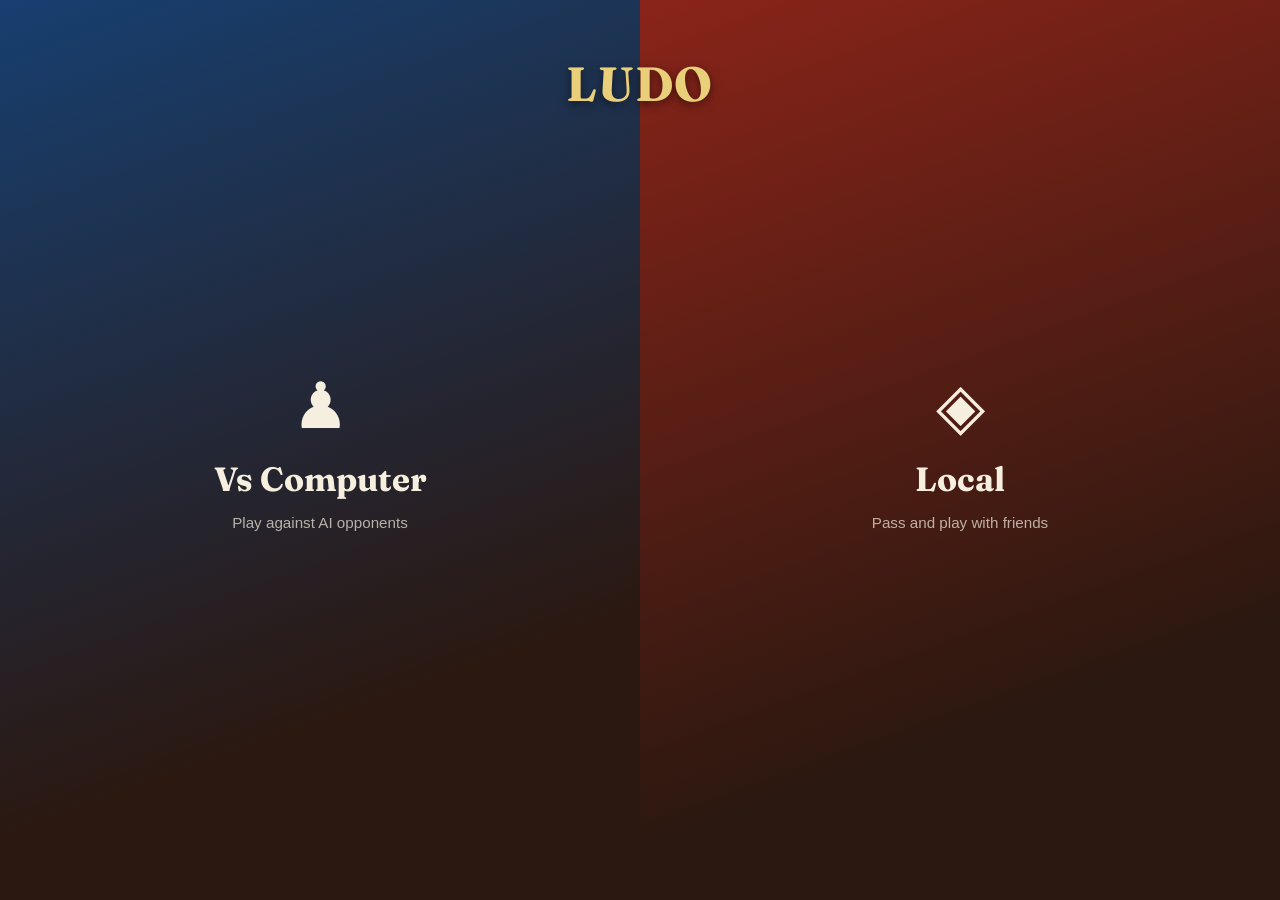
==== index.html @ f660180b "Initial commit" ====
<!DOCTYPE html>
<html lang="en">
<head>
<meta charset="UTF-8">
<meta name="viewport" content="width=device-width, initial-scale=1, viewport-fit=cover">
<title>Ludo</title>
<link rel="stylesheet" href="css/style.css">
</head>
<body>

<div id="home" class="screen active">
  <div class="home-title">LUDO</div>
  <button class="home-panel computer" data-mode="computer">
    <div class="icon">♟</div>
    <div class="label">Vs Computer</div>
    <div class="sub">Play against AI opponents</div>
  </button>
  <button class="home-panel local" data-mode="local">
    <div class="icon">◈</div>
    <div class="label">Local</div>
    <div class="sub">Pass and play with friends</div>
  </button>
</div>

<script src="js/constants.js"></script>
<script src="js/storage.js"></script>
<script src="js/state.js"></script>
<script src="js/home.js"></script>
</body>
</html>
---- css/style.css ----
@import url('https://fonts.googleapis.com/css2?family=Fraunces:wght@500;600;700&family=Inter:wght@400;500;600;700&display=swap');

:root{
  --wood-dark:#2b1810; --wood:#4a2e1f; --wood-light:#6b4226;
  --ivory:#f1e7d0; --ivory-2:#e8dabb;
  --ink:#2a1a10; --cream:#f6efe0;
  --red:#c0392b;   --red-d:#8a2419;
  --green:#1e8449; --green-d:#125c31;
  --yellow:#e1a014; --yellow-d:#a9760a;
  --blue:#2461a8;  --blue-d:#173f70;
  --gold:#c9a227; --gold-light:#e9cf7a; --gold-deep:#8a6f1c;
  --font-display:'Fraunces',serif; --font-body:'Inter',sans-serif;
}
*{box-sizing:border-box;margin:0;padding:0;}
html,body{height:100%;width:100%;overflow:hidden;position:fixed;inset:0;}
body{
  font-family:var(--font-body);
  background:radial-gradient(ellipse at 50% 30%,var(--wood-light) 0%,var(--wood) 55%,var(--wood-dark) 100%);
  color:var(--cream);
  display:flex;align-items:center;justify-content:center;
  padding-top:env(safe-area-inset-top,0px); padding-bottom:env(safe-area-inset-bottom,0px);
}

.screen{position:fixed;inset:0;display:none;flex-direction:column;align-items:center;justify-content:center;overflow:hidden;}
.screen.active{display:flex;}
@keyframes fadeIn{from{opacity:0;transform:translateY(10px);}to{opacity:1;transform:translateY(0);}}

/* ---------------- HOME ---------------- */
#home{flex-direction:row;}
.home-panel{
  flex:1;height:100%;display:flex;flex-direction:column;align-items:center;justify-content:center;gap:1.1em;
  cursor:pointer;position:relative;transition:flex .35s ease;border:none;background:none;color:var(--cream);
}
.home-panel:hover{flex:1.12;}
.home-panel.computer{background:linear-gradient(160deg,var(--blue-d),var(--wood-dark) 75%);}
.home-panel.local{background:linear-gradient(160deg,var(--red-d),var(--wood-dark) 75%);}
.home-panel .icon{font-size:clamp(2.6rem,6vw,4rem);}
.home-panel .label{font-family:var(--font-display);font-weight:700;font-size:clamp(1.3rem,3.4vw,2.1rem);}
.home-panel .sub{opacity:.7;font-size:clamp(.75rem,1.6vw,.95rem);max-width:70%;text-align:center;}
.home-title{
  position:absolute;top:6%;left:50%;transform:translateX(-50%);
  font-family:var(--font-display);font-weight:700;letter-spacing:.03em;
  font-size:clamp(1.8rem,4.4vw,3rem);color:var(--gold-light);
  text-shadow:0 3px 10px rgba(0,0,0,.5);z-index:2;pointer-events:none;
}

/* ---------------- SETUP ---------------- */
/* Each player is a full-bleed seat in their own game color, same recipe as the home panels. */
.tone-red{--tone:var(--red);--tone-d:var(--red-d);}
.tone-green{--tone:var(--green);--tone-d:var(--green-d);}
.tone-yellow{--tone:var(--yellow);--tone-d:var(--yellow-d);}
.tone-blue{--tone:var(--blue);--tone-d:var(--blue-d);}

.lineup{position:absolute;inset:0;display:flex;}
.seat{
  flex:0 1 0%;min-width:0;min-height:0;overflow:hidden;height:100%;
  display:flex;flex-direction:column;align-items:center;justify-content:center;gap:.9em;
  background:linear-gradient(160deg,var(--tone-d),var(--wood-dark) 75%);
  opacity:0;pointer-events:none;cursor:pointer;
  transition:flex-grow .35s ease,flex-basis .35s ease,opacity .3s ease,filter .2s ease;
}
.seat.active{flex:1 1 0%;opacity:1;pointer-events:auto;}
.seat.active:hover{filter:brightness(1.1);}
.seat-icon{font-size:clamp(2.4rem,5.6vw,3.6rem);color:var(--cream);}
.seat-extra{height:4.6rem;display:flex;flex-direction:column;align-items:center;justify-content:flex-end;gap:.5rem;}
.seat-team{font:600 .85rem var(--font-body);color:rgba(246,239,224,.85);text-shadow:0 2px 6px rgba(0,0,0,.4);}
.seat-colors{display:flex;gap:clamp(.4rem,1.2vw,.7rem);}
.color-dot{
  width:clamp(1.9rem,3vw,2.3rem);aspect-ratio:1;border-radius:50%;border:none;background:var(--tone);
  cursor:pointer;transition:transform .15s ease;
}
.color-dot:hover{transform:scale(1.12);}
.color-dot.sel{box-shadow:0 0 0 3px var(--cream);}
.seat-name{
  width:80%;max-width:11rem;background:none;border:none;border-bottom:1px solid rgba(246,239,224,.3);
  text-align:center;color:rgba(246,239,224,.72);font:500 .82rem var(--font-body);padding:.25em 0;
}
.seat-name::placeholder{color:rgba(246,239,224,.5);}
.seat-name:focus{outline:none;border-bottom-color:var(--gold-light);color:var(--cream);}

/* Back + count sit directly on the color, like the home title — no bar behind them. */
.back-btn{
  position:absolute;z-index:2;top:calc(env(safe-area-inset-top,0px) + 1.1rem);left:clamp(1rem,3vw,2rem);
  background:none;border:none;color:var(--cream);font:500 .9rem var(--font-body);cursor:pointer;
  text-shadow:0 1px 3px rgba(0,0,0,.9),0 2px 10px rgba(0,0,0,.65);padding:.6rem;margin:-.6rem;
}
.count-row{
  position:absolute;z-index:2;top:calc(env(safe-area-inset-top,0px) + 1rem);left:50%;transform:translateX(-50%);
  display:flex;gap:clamp(.9rem,2vw,1.5rem);
}
.count-opt{
  position:relative;background:none;border:none;color:rgba(246,239,224,.55);cursor:pointer;
  font:700 clamp(1.05rem,2.2vw,1.35rem) var(--font-display);text-shadow:0 1px 3px rgba(0,0,0,.9),0 2px 10px rgba(0,0,0,.65);
  padding:.6rem .3rem;margin:-.6rem 0;transition:color .15s ease;
}
.count-opt:hover{color:var(--cream);}
.count-opt.sel{color:var(--gold-light);}
/* underline, not color alone, marks the selection: gold-on-gold (the yellow seat) would otherwise vanish */
.count-opt.sel::after{
  content:'';position:absolute;left:50%;bottom:.2rem;transform:translateX(-50%);
  width:65%;height:2px;background:var(--gold-light);box-shadow:0 1px 4px rgba(0,0,0,.9);
}

/* Independent of player count - a separate axis, not a value bolted onto the count list.
   Its label ("Teams · 2v2") is computed from the current count in JS, not hardcoded here,
   so a future count that supports teams shows its own split without a markup change. */
.team-toggle{
  position:absolute;z-index:2;top:calc(env(safe-area-inset-top,0px) + 1.1rem);right:clamp(1rem,3vw,2rem);
  background:none;border:none;color:rgba(246,239,224,.55);cursor:pointer;
  font:700 clamp(.85rem,1.8vw,1.05rem) var(--font-display);text-shadow:0 1px 3px rgba(0,0,0,.9),0 2px 10px rgba(0,0,0,.65);
  padding:.6rem;margin:-.6rem;transition:color .15s ease;
}
.team-toggle[hidden]{display:none;}
.team-toggle:hover{color:var(--cream);}
.team-toggle.sel{color:var(--gold-light);}
.team-toggle.sel::after{
  content:'';display:block;margin:.2rem auto 0;width:65%;height:2px;
  background:var(--gold-light);box-shadow:0 1px 4px rgba(0,0,0,.9);
}

.setup-start{
  position:absolute;z-index:2;left:50%;bottom:calc(env(safe-area-inset-bottom,0px) + 1.4rem);transform:translateX(-50%);
  width:min(22rem,80%);padding:.85em 0;border-radius:6px;border:none;
  background:var(--cream);color:var(--wood-dark);
  font:700 clamp(1.05rem,2.4vw,1.3rem) var(--font-display);cursor:pointer;
}
.setup-start:active{transform:translateX(-50%) translateY(2px);}
#setup :focus-visible{outline:2px solid var(--gold-light);outline-offset:3px;}

/* Portrait: seats stack as rows; the icon steps aside to leave room. */
@media (max-aspect-ratio:1/1){
  .lineup{flex-direction:column;padding-bottom:6.5rem;}
  .seat{gap:.5em;}
  .seat-icon{display:none;}
}

/* Shared with the game's winner overlay (Play Again). */
.start-btn{
  align-self:center;padding:.75em 2.6em;border-radius:30px;border:none;
  background:linear-gradient(160deg,var(--gold-light),var(--gold) 70%);color:var(--wood-dark);
  font-weight:700;font-size:1rem;cursor:pointer;box-shadow:0 5px 0 var(--gold-deep);font-family:var(--font-body);
  flex:none;
}
.start-btn:active{transform:translateY(3px);box-shadow:0 2px 0 var(--gold-deep);}

/* ---------------- GAME ---------------- */
#game{
  justify-content:flex-start;gap:.6rem;
  padding:calc(env(safe-area-inset-top,0px) + .8rem) max(1rem,env(safe-area-inset-right,0px))
          calc(env(safe-area-inset-bottom,0px) + .6rem) max(1rem,env(safe-area-inset-left,0px));
}
.game-top{display:flex;justify-content:space-between;align-items:center;width:100%;max-width:46rem;}
.turn-banner{font-weight:600;font-size:clamp(.8rem,1.8vw,1rem);padding:.35em 1.1em;border-radius:20px;background:rgba(0,0,0,.32);display:flex;align-items:center;gap:.5em;}
.turn-dot{width:.7em;height:.7em;border-radius:50%;background:var(--tone);}
.quit-btn{background:none;border:1px solid rgba(255,255,255,.28);color:var(--cream);border-radius:16px;padding:.32em .95em;font-size:.72rem;cursor:pointer;opacity:.7;font-family:var(--font-body);}
.log-line{width:100%;max-width:46rem;text-align:center;font-size:.74rem;opacity:.65;min-height:1.4em;}

/* The arena takes whatever the banner and log leave over and measures it (container units);
   the table inside is sized from that, so the board is always a true square that fits.
   Tall arenas put the dice in rows above/below the board, wide ones in columns beside it. */
.arena{flex:1 1 0;min-height:0;width:100%;container:arena / size;display:grid;place-items:center;}
.table{
  --die:clamp(2.6rem,11cqmin,4.4rem);
  --board:min(100cqw,100cqh - 2*var(--die));
  display:grid;
  grid-template-areas:"tl tr" "board board" "bl br";
  grid-template-columns:repeat(2,calc(var(--board) / 2));
  grid-template-rows:var(--die) var(--board) var(--die);
}
@container arena (min-aspect-ratio:1/1){
  .table{
    --board:min(100cqh,100cqw - 2*var(--die));
    grid-template-areas:"tl board tr" "bl board br";
    grid-template-columns:var(--die) var(--board) var(--die);
    grid-template-rows:repeat(2,calc(var(--board) / 2));
  }
}

/* ---- dice ---- */
.dice-slot{display:grid;}
.dice-slot.tl{grid-area:tl;place-content:center start;} .dice-slot.tr{grid-area:tr;place-content:center end;}
.dice-slot.bl{grid-area:bl;place-content:center start;} .dice-slot.br{grid-area:br;place-content:center end;}
@container arena (min-aspect-ratio:1/1){
  .dice-slot.tl,.dice-slot.tr{place-content:start center;}
  .dice-slot.bl,.dice-slot.br{place-content:end center;}
}
.dice-cube{
  width:calc(var(--die) * .78);aspect-ratio:1/1;background:color-mix(in srgb,var(--tone) 16%,var(--cream));border-radius:20%;
  display:grid;grid-template-columns:repeat(3,1fr);grid-template-rows:repeat(3,1fr);padding:11%;
  box-shadow:0 4px 0 rgba(0,0,0,.3),0 0 0 2px var(--tone),0 8px 14px rgba(0,0,0,.4);cursor:pointer;
  transition:filter .15s,transform .15s;border:2px solid rgba(0,0,0,.08);
}
.dice-cube.disabled{filter:saturate(.55) brightness(.72);cursor:default;pointer-events:none;}
.dice-cube.active-glow{box-shadow:0 4px 0 rgba(0,0,0,.3),0 0 0 3px var(--gold),0 0 1rem rgba(233,207,122,.6),0 8px 14px rgba(0,0,0,.4);}
.dice-cube.rolling{animation:diceShake .13s linear infinite;}
@keyframes diceShake{0%{transform:rotate(-6deg);}50%{transform:rotate(6deg);}100%{transform:rotate(-6deg);}}
.pip{width:100%;height:100%;border-radius:50%;background:var(--ink);opacity:0;align-self:center;justify-self:center;}
.pip.on{opacity:1;}

/* ---- board ---- */
/* Same language as the home and setup screens: colour blocks that fade from the tone into wood,
   cream on top, no frame. Board.js sets --grid, --yard, --court, --core and --core-at from constants.js. */
.board-wrap{grid-area:board;border-radius:.9rem;overflow:hidden;box-shadow:0 1rem 2.2rem rgba(0,0,0,.5);}
.board{
  --line:rgba(42,26,16,.16);
  position:relative;width:100%;height:100%;
  display:grid;grid-template:repeat(var(--grid),1fr) / repeat(var(--grid),1fr);
  background:var(--cream);
}

/* Each yard owns a quarter of the board: a colour panel reaching under the cross to the centre, so the
   corners of the centre square carry the yard's colour and no square shows around the circle. The cross
   cells sit on top of it. The yard itself only places the courtyard. */
.yard{display:grid;grid-template:repeat(var(--yard),1fr) / repeat(var(--yard),1fr);}
.yard.tl{grid-area:1 / 1 / span var(--yard) / span var(--yard);}
.yard.tr{grid-area:1 / span var(--yard) / span var(--yard) / -1;}
.yard.bl{grid-area:span var(--yard) / 1 / -1 / span var(--yard);}
.yard.br{grid-area:span var(--yard) / span var(--yard) / -1 / -1;}
.quarter{
  position:absolute;width:50%;height:50%;
  background:linear-gradient(var(--toward),var(--wood-dark),var(--tone-d) 45%,var(--tone));
}
.yard.tl .quarter{top:0;left:0;--toward:to bottom right;}
.yard.tr .quarter{top:0;right:0;--toward:to bottom left;}
.yard.bl .quarter{bottom:0;left:0;--toward:to top right;}
.yard.br .quarter{bottom:0;right:0;--toward:to top left;}
.yard.idle .quarter{background:var(--ivory-2);}
.courtyard{
  grid-area:2 / 2 / span var(--court) / span var(--court);
  position:relative;display:grid;grid-template:1fr 1fr / 1fr 1fr;place-items:center;
  background:radial-gradient(circle at 50% 40%,#fffaf0,var(--cream) 70%,var(--ivory-2));border-radius:12%;
  box-shadow:inset 0 .25rem .5rem rgba(0,0,0,.22),0 1px 0 rgba(255,255,255,.18);
}
.socket{
  width:62%;aspect-ratio:1/1;border-radius:50%;background:color-mix(in srgb,var(--tone) 30%,var(--ivory-2));
  box-shadow:inset 0 .18rem .35rem rgba(0,0,0,.45),0 1px 0 rgba(255,255,255,.7);
}

/* Cells: ring (shared track) and lane (a colour's home stretch). A start cell is a ring cell. */
.cell{
  position:relative;background:linear-gradient(180deg,#fffaf0,var(--cream) 60%,var(--ivory-2));
  box-shadow:inset 0 0 0 1px var(--line),inset 0 -.14rem 0 rgba(0,0,0,.07);
}
.cell.lane,.cell.start{
  --line:rgba(255,255,255,.35);
  background:linear-gradient(180deg,color-mix(in srgb,var(--tone) 78%,white),var(--tone) 60%,var(--tone-d));
}
.cell.lane.idle{--line:rgba(42,26,16,.16);background:var(--ivory-2);}
.cell.safe::after{
  content:'';position:absolute;inset:22%;background:var(--wood-light);
  clip-path:polygon(50% 0%,63% 38%,100% 38%,69% 61%,82% 100%,50% 76%,18% 100%,31% 61%,0% 38%,37% 38%);
}
.cell.start.safe::after{background:var(--cream);}

/* The centre circle, inscribed in the CORE_SIZE square: its edge never reaches a cell. The rim, wedge seams
   and hub are drawn inside it, in percentages, so it stays exact at any board size. */
.core{
  grid-area:var(--core-at) / var(--core-at) / span var(--core) / span var(--core);
  position:relative;z-index:2;border-radius:50%;overflow:hidden;background:var(--wood-dark);
  box-shadow:0 .15rem .4rem rgba(0,0,0,.35);
}
.wedge{position:absolute;inset:0;background:linear-gradient(160deg,color-mix(in srgb,var(--tone) 80%,white),var(--tone) 55%,var(--tone-d));}
.wedge.idle{background:var(--ivory-2);}
.wedge.tl{clip-path:polygon(0 0,0 100%,50% 50%);}      /* left  : tl's lane arrives from the left   */
.wedge.tr{clip-path:polygon(0 0,100% 0,50% 50%);}      /* top   : tr's lane arrives from the top    */
.wedge.br{clip-path:polygon(100% 0,100% 100%,50% 50%);}/* right : br's lane arrives from the right  */
.wedge.bl{clip-path:polygon(0 100%,100% 100%,50% 50%);}/* bottom: bl's lane arrives from the bottom */
.core::before{ /* rim and seams between the wedges */
  content:'';position:absolute;inset:0;z-index:1;
  background:
    radial-gradient(circle closest-side,transparent 91%,var(--cream) 91% 95%,var(--wood-dark) 95%),
    repeating-conic-gradient(from 44.5deg,var(--cream) 0 1deg,transparent 1deg 90deg);
}
.core::after{ /* hub */
  content:'';position:absolute;inset:38%;z-index:2;border-radius:50%;
  background:radial-gradient(circle at 35% 30%,#fffaf0,var(--cream) 60%,var(--ivory-2));
  box-shadow:0 0 0 .14rem var(--wood-dark),0 .12rem .3rem rgba(0,0,0,.5);
}

/* ---- pieces ---- */
/* --x / --y are the piece's centre in cell units, set by Ludo.placePieces. Size and centring are
   in percentages of the board, so a piece follows the board whatever size it is drawn at. */
.piece{
  --k:1;--size:calc(100% / var(--grid) * .62);
  position:absolute;z-index:6;
  left:calc(var(--x) * 100% / var(--grid));top:calc(var(--y) * 100% / var(--grid));
  width:var(--size);aspect-ratio:1/1;margin:calc(var(--size) / -2);
  border-radius:50% 50% 50% 4%;rotate:-45deg;scale:var(--k);
  background:radial-gradient(circle at 70% 30%,color-mix(in srgb,var(--tone) 62%,white),var(--tone) 55%,var(--tone-d));
  box-shadow:0 .15rem .3rem rgba(0,0,0,.5),inset 0 0 0 .13rem rgba(255,255,255,.6);
  transition:left .45s cubic-bezier(.4,0,.2,1),top .45s cubic-bezier(.4,0,.2,1),scale .2s ease;
}
.piece.stacked{--k:.76;}
.piece.done{--k:.58;}
.piece.movable{
  z-index:8;cursor:pointer;animation:pulse 1s ease-in-out infinite;
  box-shadow:0 0 0 .16rem var(--gold-light),0 .15rem .5rem rgba(0,0,0,.6),inset 0 0 0 .13rem rgba(255,255,255,.6);
}
@keyframes pulse{0%,100%{scale:var(--k);}50%{scale:calc(var(--k) * 1.22);}}

@media (prefers-reduced-motion:reduce){
  .piece{transition-duration:.01s;}
  .piece.movable,.dice-cube.rolling{animation:none;}
}

.winner-overlay{position:fixed;inset:0;background:rgba(15,8,4,.85);display:none;align-items:center;justify-content:center;flex-direction:column;gap:1.1em;z-index:50;}
.winner-overlay.active{display:flex;animation:fadeIn .4s ease both;}
.winner-overlay h2{font-family:var(--font-display);font-size:clamp(1.5rem,4.4vw,2.2rem);color:var(--gold-light);text-align:center;padding:0 1em;}
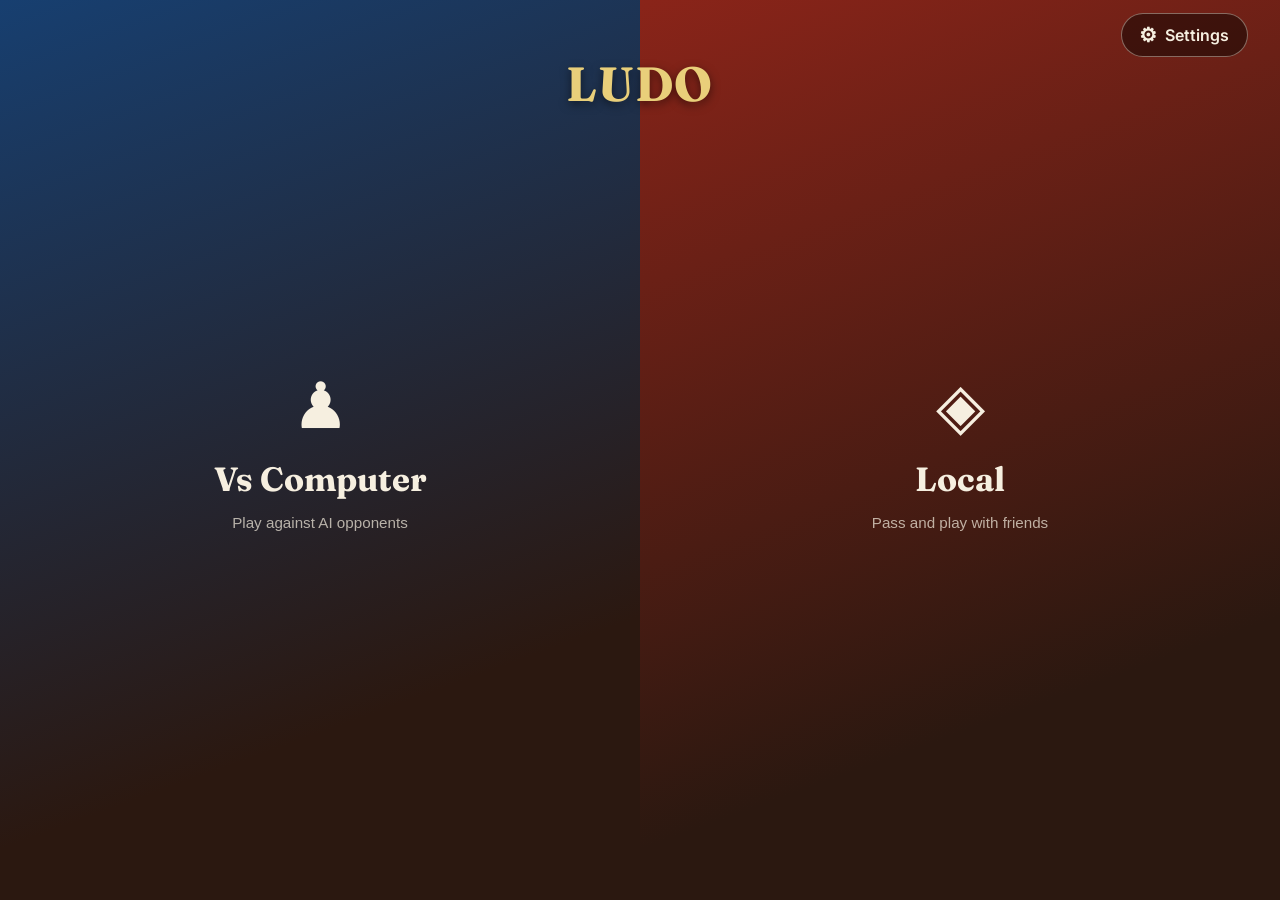
==== commit fa2fdcea: "Added option for circular disk as piece, added settings page, added gitignore" ====
--- a/index.html
+++ b/index.html
@@ -10,6 +10,7 @@
 
 <div id="home" class="screen active">
   <div class="home-title">LUDO</div>
+  <a class="settings-link" href="settings.html"><span class="settings-icon" aria-hidden="true">⚙︎</span>Settings</a>
   <button class="home-panel computer" data-mode="computer">
     <div class="icon">♟</div>
     <div class="label">Vs Computer</div>
--- a/css/style.css
+++ b/css/style.css
@@ -2,15 +2,18 @@
 
 :root{
   --wood-dark:#2b1810; --wood:#4a2e1f; --wood-light:#6b4226;
-  --ivory:#f1e7d0; --ivory-2:#e8dabb;
-  --ink:#2a1a10; --cream:#f6efe0;
+  --ivory-2:#e8dabb;
+  --cream:#f6efe0;
   --red:#c0392b;   --red-d:#8a2419;
   --green:#1e8449; --green-d:#125c31;
   --yellow:#e1a014; --yellow-d:#a9760a;
   --blue:#2461a8;  --blue-d:#173f70;
-  --gold:#c9a227; --gold-light:#e9cf7a; --gold-deep:#8a6f1c;
+  --gold-light:#e9cf7a;
   --font-display:'Fraunces',serif; --font-body:'Inter',sans-serif;
 }
+/* Registered so a colour swap can be eased (the game screen takes the mover's colour). */
+@property --tone{syntax:'<color>';inherits:true;initial-value:transparent;}
+@property --tone-d{syntax:'<color>';inherits:true;initial-value:transparent;}
 *{box-sizing:border-box;margin:0;padding:0;}
 html,body{height:100%;width:100%;overflow:hidden;position:fixed;inset:0;}
 body{
@@ -37,12 +40,24 @@
 .home-panel .icon{font-size:clamp(2.6rem,6vw,4rem);}
 .home-panel .label{font-family:var(--font-display);font-weight:700;font-size:clamp(1.3rem,3.4vw,2.1rem);}
 .home-panel .sub{opacity:.7;font-size:clamp(.75rem,1.6vw,.95rem);max-width:70%;text-align:center;}
-.home-title{
+.home-title,.settings-title{
   position:absolute;top:6%;left:50%;transform:translateX(-50%);
   font-family:var(--font-display);font-weight:700;letter-spacing:.03em;
   font-size:clamp(1.8rem,4.4vw,3rem);color:var(--gold-light);
   text-shadow:0 3px 10px rgba(0,0,0,.5);z-index:2;pointer-events:none;
 }
+
+/* The way into the settings: a labelled pill on a dark backing, so it stays readable over either panel colour,
+   with a target at least 44px tall (the touch-size guideline) rather than a few pixels of bare text. */
+.settings-link{
+  position:absolute;z-index:2;top:calc(env(safe-area-inset-top,0px) + .8rem);right:clamp(1rem,3vw,2rem);
+  display:flex;align-items:center;gap:.5rem;min-height:2.75rem;padding:0 1.1rem;
+  border:1px solid rgba(246,239,224,.4);border-radius:999px;background:rgba(20,8,4,.55);
+  color:var(--cream);font:600 1rem var(--font-body);text-decoration:none;
+  transition:background .15s ease,border-color .15s ease;
+}
+.settings-link:hover{background:rgba(20,8,4,.8);border-color:var(--gold-light);}
+.settings-icon{font-size:1.25rem;line-height:1;}
 
 /* ---------------- SETUP ---------------- */
 /* Each player is a full-bleed seat in their own game color, same recipe as the home panels. */
@@ -78,7 +93,7 @@
 .seat-name::placeholder{color:rgba(246,239,224,.5);}
 .seat-name:focus{outline:none;border-bottom-color:var(--gold-light);color:var(--cream);}
 
-/* Back + count sit directly on the color, like the home title — no bar behind them. */
+/* Back/Exit + count sit directly on the color, like the home title — no bar behind them. */
 .back-btn{
   position:absolute;z-index:2;top:calc(env(safe-area-inset-top,0px) + 1.1rem);left:clamp(1rem,3vw,2rem);
   background:none;border:none;color:var(--cream);font:500 .9rem var(--font-body);cursor:pointer;
@@ -118,14 +133,14 @@
   background:var(--gold-light);box-shadow:0 1px 4px rgba(0,0,0,.9);
 }
 
-.setup-start{
-  position:absolute;z-index:2;left:50%;bottom:calc(env(safe-area-inset-bottom,0px) + 1.4rem);transform:translateX(-50%);
+.cream-btn{
   width:min(22rem,80%);padding:.85em 0;border-radius:6px;border:none;
   background:var(--cream);color:var(--wood-dark);
   font:700 clamp(1.05rem,2.4vw,1.3rem) var(--font-display);cursor:pointer;
 }
+.setup-start{position:absolute;z-index:2;left:50%;bottom:calc(env(safe-area-inset-bottom,0px) + 1.4rem);transform:translateX(-50%);}
 .setup-start:active{transform:translateX(-50%) translateY(2px);}
-#setup :focus-visible{outline:2px solid var(--gold-light);outline-offset:3px;}
+#home :focus-visible,#setup :focus-visible,#settings :focus-visible,#game :focus-visible{outline:2px solid var(--gold-light);outline-offset:3px;}
 
 /* Portrait: seats stack as rows; the icon steps aside to leave room. */
 @media (max-aspect-ratio:1/1){
@@ -134,33 +149,49 @@
   .seat-icon{display:none;}
 }
 
-/* Shared with the game's winner overlay (Play Again). */
-.start-btn{
-  align-self:center;padding:.75em 2.6em;border-radius:30px;border:none;
-  background:linear-gradient(160deg,var(--gold-light),var(--gold) 70%);color:var(--wood-dark);
-  font-weight:700;font-size:1rem;cursor:pointer;box-shadow:0 5px 0 var(--gold-deep);font-family:var(--font-body);
-  flex:none;
-}
-.start-btn:active{transform:translateY(3px);box-shadow:0 2px 0 var(--gold-deep);}
+/* ---------------- SETTINGS ---------------- */
+/* One group per setting, centred on the wood. Options are text on the field: dim until hovered, gold and
+   underlined when chosen (the underline, not colour alone, marks the choice). */
+#settings{gap:2.2rem;}
+.setting{display:flex;flex-direction:column;align-items:center;gap:1.4rem;}
+.setting-label{
+  font:600 clamp(.85rem,1.8vw,1.05rem) var(--font-body);letter-spacing:.08em;text-transform:uppercase;
+  color:rgba(246,239,224,.7);
+}
+.setting-options{display:flex;gap:clamp(2rem,8vw,4.5rem);}
+.piece-opt{
+  --tone:rgba(246,239,224,.55);
+  display:flex;flex-direction:column;align-items:center;gap:.8rem;padding:.6rem;
+  background:none;border:none;cursor:pointer;color:var(--tone);
+  font:700 clamp(1.05rem,2.2vw,1.35rem) var(--font-display);transition:--tone .15s ease;
+}
+.piece-opt:hover{--tone:var(--cream);}
+.piece-opt.sel{--tone:var(--gold-light);}
+.piece-opt .token{width:clamp(3rem,9vw,4.4rem);}
+.piece-opt.sel .piece-label{text-decoration:underline 2px;text-underline-offset:.35em;}
 
 /* ---------------- GAME ---------------- */
+/* The whole screen is the colour of whoever's turn it is - same recipe as a setup seat - and eases to the
+   next mover's colour when the turn passes. Render.js puts the mover's tone class on #game. */
 #game{
-  justify-content:flex-start;gap:.6rem;
-  padding:calc(env(safe-area-inset-top,0px) + .8rem) max(1rem,env(safe-area-inset-right,0px))
-          calc(env(safe-area-inset-bottom,0px) + .6rem) max(1rem,env(safe-area-inset-left,0px));
-}
-.game-top{display:flex;justify-content:space-between;align-items:center;width:100%;max-width:46rem;}
-.turn-banner{font-weight:600;font-size:clamp(.8rem,1.8vw,1rem);padding:.35em 1.1em;border-radius:20px;background:rgba(0,0,0,.32);display:flex;align-items:center;gap:.5em;}
-.turn-dot{width:.7em;height:.7em;border-radius:50%;background:var(--tone);}
-.quit-btn{background:none;border:1px solid rgba(255,255,255,.28);color:var(--cream);border-radius:16px;padding:.32em .95em;font-size:.72rem;cursor:pointer;opacity:.7;font-family:var(--font-body);}
-.log-line{width:100%;max-width:46rem;text-align:center;font-size:.74rem;opacity:.65;min-height:1.4em;}
-
-/* The arena takes whatever the banner and log leave over and measures it (container units);
+  justify-content:flex-start;
+  background:linear-gradient(160deg,var(--tone-d),var(--wood-dark) 75%);
+  transition:--tone-d .45s ease;
+  padding:calc(env(safe-area-inset-top,0px) + 3.4rem) max(1rem,env(safe-area-inset-right,0px))
+          calc(env(safe-area-inset-bottom,0px) + .8rem) max(1rem,env(safe-area-inset-left,0px));
+}
+.turn-title{
+  position:absolute;z-index:2;top:calc(env(safe-area-inset-top,0px) + 1rem);left:50%;transform:translateX(-50%);
+  font:700 clamp(1.05rem,2.2vw,1.35rem) var(--font-display);white-space:nowrap;
+  text-shadow:0 1px 3px rgba(0,0,0,.9),0 2px 10px rgba(0,0,0,.65);
+}
+
+/* The arena takes whatever the title leaves over and measures it (container units);
    the table inside is sized from that, so the board is always a true square that fits.
    Tall arenas put the dice in rows above/below the board, wide ones in columns beside it. */
 .arena{flex:1 1 0;min-height:0;width:100%;container:arena / size;display:grid;place-items:center;}
 .table{
-  --die:clamp(2.6rem,11cqmin,4.4rem);
+  --die:clamp(3rem,15cqmin,5.6rem);
   --board:min(100cqw,100cqh - 2*var(--die));
   display:grid;
   grid-template-areas:"tl tr" "board board" "bl br";
@@ -184,125 +215,116 @@
   .dice-slot.tl,.dice-slot.tr{place-content:start center;}
   .dice-slot.bl,.dice-slot.br{place-content:end center;}
 }
+/* A die is a board cell that rolls: the same cream tile, with pips in its player's colour. Only the die of
+   whoever is on the move is at full strength; it pulses like a movable piece while it waits to be rolled. */
 .dice-cube{
-  width:calc(var(--die) * .78);aspect-ratio:1/1;background:color-mix(in srgb,var(--tone) 16%,var(--cream));border-radius:20%;
-  display:grid;grid-template-columns:repeat(3,1fr);grid-template-rows:repeat(3,1fr);padding:11%;
-  box-shadow:0 4px 0 rgba(0,0,0,.3),0 0 0 2px var(--tone),0 8px 14px rgba(0,0,0,.4);cursor:pointer;
-  transition:filter .15s,transform .15s;border:2px solid rgba(0,0,0,.08);
-}
-.dice-cube.disabled{filter:saturate(.55) brightness(.72);cursor:default;pointer-events:none;}
-.dice-cube.active-glow{box-shadow:0 4px 0 rgba(0,0,0,.3),0 0 0 3px var(--gold),0 0 1rem rgba(233,207,122,.6),0 8px 14px rgba(0,0,0,.4);}
+  --k:1;
+  width:calc(var(--die) * .82);aspect-ratio:1/1;border-radius:14%;
+  background:linear-gradient(180deg,#fffaf0,var(--cream) 60%,var(--ivory-2));
+  display:grid;grid-template-columns:repeat(3,1fr);grid-template-rows:repeat(3,1fr);padding:12%;
+  box-shadow:0 .2rem 0 rgba(0,0,0,.28),0 .5rem .9rem rgba(0,0,0,.4);
+  opacity:.55;pointer-events:none;transition:opacity .3s ease;
+}
+.dice-cube.turn{opacity:1;}
+.dice-cube.ready{
+  cursor:pointer;pointer-events:auto;animation:pulse 1s ease-in-out infinite;
+  box-shadow:0 0 0 .16rem var(--gold-light),0 .2rem 0 rgba(0,0,0,.28),0 .5rem .9rem rgba(0,0,0,.4);
+}
 .dice-cube.rolling{animation:diceShake .13s linear infinite;}
 @keyframes diceShake{0%{transform:rotate(-6deg);}50%{transform:rotate(6deg);}100%{transform:rotate(-6deg);}}
-.pip{width:100%;height:100%;border-radius:50%;background:var(--ink);opacity:0;align-self:center;justify-self:center;}
+.pip{width:100%;height:100%;border-radius:50%;background:var(--tone-d);opacity:0;align-self:center;justify-self:center;}
 .pip.on{opacity:1;}
 
 /* ---- board ---- */
-/* Same language as the home and setup screens: colour blocks that fade from the tone into wood,
-   cream on top, no frame. Board.js sets --grid, --yard, --court, --core and --core-at from constants.js. */
-.board-wrap{grid-area:board;border-radius:.9rem;overflow:hidden;box-shadow:0 1rem 2.2rem rgba(0,0,0,.5);}
+/* The four setup seats set into one wood table. Each yard is a colour field with a crisp edge that fades into
+   the wood toward the centre; the track is a path of cream beads across the wood between them; the centre
+   is where the four colours meet. Board.js sets --grid, --yard, --court, --core and --core-at from constants.js. */
+.board-wrap{grid-area:board;border-radius:.25rem;overflow:hidden;box-shadow:0 0 0 1px rgba(246,239,224,.14),0 1rem 2.2rem rgba(0,0,0,.5);}
 .board{
-  --line:rgba(42,26,16,.16);
   position:relative;width:100%;height:100%;
   display:grid;grid-template:repeat(var(--grid),1fr) / repeat(var(--grid),1fr);
-  background:var(--cream);
-}
-
-/* Each yard owns a quarter of the board: a colour panel reaching under the cross to the centre, so the
-   corners of the centre square carry the yard's colour and no square shows around the circle. The cross
-   cells sit on top of it. The yard itself only places the courtyard. */
-.yard{display:grid;grid-template:repeat(var(--yard),1fr) / repeat(var(--yard),1fr);}
+  background:var(--wood-dark);
+}
+
+/* A yard owns a YARD_SIZE square in its corner: the seat's colour field, and the four wells its pieces wait in. */
+.yard{position:relative;display:grid;grid-template:repeat(var(--yard),1fr) / repeat(var(--yard),1fr);}
 .yard.tl{grid-area:1 / 1 / span var(--yard) / span var(--yard);}
 .yard.tr{grid-area:1 / span var(--yard) / span var(--yard) / -1;}
 .yard.bl{grid-area:span var(--yard) / 1 / -1 / span var(--yard);}
 .yard.br{grid-area:span var(--yard) / span var(--yard) / -1 / -1;}
-.quarter{
-  position:absolute;width:50%;height:50%;
-  background:linear-gradient(var(--toward),var(--wood-dark),var(--tone-d) 45%,var(--tone));
-}
-.yard.tl .quarter{top:0;left:0;--toward:to bottom right;}
-.yard.tr .quarter{top:0;right:0;--toward:to bottom left;}
-.yard.bl .quarter{bottom:0;left:0;--toward:to top right;}
-.yard.br .quarter{bottom:0;right:0;--toward:to top left;}
-.yard.idle .quarter{background:var(--ivory-2);}
+.quarter{position:absolute;inset:0;background:linear-gradient(var(--toward),var(--tone),var(--tone-d) 45%,var(--wood-dark));}
+.yard.tl .quarter{--toward:to bottom right;}
+.yard.tr .quarter{--toward:to bottom left;}
+.yard.bl .quarter{--toward:to top right;}
+.yard.br .quarter{--toward:to top left;}
+.yard.idle .quarter{background:var(--wood);}
 .courtyard{
   grid-area:2 / 2 / span var(--court) / span var(--court);
   position:relative;display:grid;grid-template:1fr 1fr / 1fr 1fr;place-items:center;
-  background:radial-gradient(circle at 50% 40%,#fffaf0,var(--cream) 70%,var(--ivory-2));border-radius:12%;
-  box-shadow:inset 0 .25rem .5rem rgba(0,0,0,.22),0 1px 0 rgba(255,255,255,.18);
-}
-.socket{
-  width:62%;aspect-ratio:1/1;border-radius:50%;background:color-mix(in srgb,var(--tone) 30%,var(--ivory-2));
-  box-shadow:inset 0 .18rem .35rem rgba(0,0,0,.45),0 1px 0 rgba(255,255,255,.7);
-}
-
-/* Cells: ring (shared track) and lane (a colour's home stretch). A start cell is a ring cell. */
-.cell{
-  position:relative;background:linear-gradient(180deg,#fffaf0,var(--cream) 60%,var(--ivory-2));
-  box-shadow:inset 0 0 0 1px var(--line),inset 0 -.14rem 0 rgba(0,0,0,.07);
-}
-.cell.lane,.cell.start{
-  --line:rgba(255,255,255,.35);
-  background:linear-gradient(180deg,color-mix(in srgb,var(--tone) 78%,white),var(--tone) 60%,var(--tone-d));
-}
-.cell.lane.idle{--line:rgba(42,26,16,.16);background:var(--ivory-2);}
+}
+.socket{width:50%;aspect-ratio:1/1;border-radius:50%;background:rgba(20,8,4,.4);box-shadow:inset 0 .12rem .3rem rgba(0,0,0,.45);}
+
+/* Cells: ring (shared track) and lane (a colour's home stretch). Each is a bead on the wood; a start cell
+   is a ring cell in its player's colour. */
+.cell{position:relative;}
+.cell::before{content:'';position:absolute;inset:9%;border-radius:50%;background:var(--cream);}
+.cell.lane::before,.cell.start::before{background:var(--tone);}
+.cell.lane.idle::before{background:var(--wood);}
 .cell.safe::after{
-  content:'';position:absolute;inset:22%;background:var(--wood-light);
-  clip-path:polygon(50% 0%,63% 38%,100% 38%,69% 61%,82% 100%,50% 76%,18% 100%,31% 61%,0% 38%,37% 38%);
+  content:'';position:absolute;inset:26%;background:var(--wood-light);
+  clip-path:polygon(50% 0,62% 38%,100% 50%,62% 62%,50% 100%,38% 62%,0 50%,38% 38%);
 }
 .cell.start.safe::after{background:var(--cream);}
 
-/* The centre circle, inscribed in the CORE_SIZE square: its edge never reaches a cell. The rim, wedge seams
-   and hub are drawn inside it, in percentages, so it stays exact at any board size. */
+/* The centre: CORE_SIZE squared, cut on both diagonals into one triangle per corner, each facing the lane
+   that feeds it. Finished pieces rest in their colour's triangle. */
 .core{
   grid-area:var(--core-at) / var(--core-at) / span var(--core) / span var(--core);
-  position:relative;z-index:2;border-radius:50%;overflow:hidden;background:var(--wood-dark);
-  box-shadow:0 .15rem .4rem rgba(0,0,0,.35);
-}
-.wedge{position:absolute;inset:0;background:linear-gradient(160deg,color-mix(in srgb,var(--tone) 80%,white),var(--tone) 55%,var(--tone-d));}
-.wedge.idle{background:var(--ivory-2);}
+  position:relative;overflow:hidden;background:var(--wood-dark);
+}
+.wedge{position:absolute;inset:0;background:var(--tone);}
+.wedge.idle{background:var(--wood);}
 .wedge.tl{clip-path:polygon(0 0,0 100%,50% 50%);}      /* left  : tl's lane arrives from the left   */
 .wedge.tr{clip-path:polygon(0 0,100% 0,50% 50%);}      /* top   : tr's lane arrives from the top    */
 .wedge.br{clip-path:polygon(100% 0,100% 100%,50% 50%);}/* right : br's lane arrives from the right  */
 .wedge.bl{clip-path:polygon(0 100%,100% 100%,50% 50%);}/* bottom: bl's lane arrives from the bottom */
-.core::before{ /* rim and seams between the wedges */
-  content:'';position:absolute;inset:0;z-index:1;
-  background:
-    radial-gradient(circle closest-side,transparent 91%,var(--cream) 91% 95%,var(--wood-dark) 95%),
-    repeating-conic-gradient(from 44.5deg,var(--cream) 0 1deg,transparent 1deg 90deg);
-}
-.core::after{ /* hub */
-  content:'';position:absolute;inset:38%;z-index:2;border-radius:50%;
-  background:radial-gradient(circle at 35% 30%,#fffaf0,var(--cream) 60%,var(--ivory-2));
-  box-shadow:0 0 0 .14rem var(--wood-dark),0 .12rem .3rem rgba(0,0,0,.5);
-}
 
 /* ---- pieces ---- */
-/* --x / --y are the piece's centre in cell units, set by Ludo.placePieces. Size and centring are
-   in percentages of the board, so a piece follows the board whatever size it is drawn at. */
+/* A piece is its player's colour with a cream edge, drawn as a pawn or a disc (the Pieces setting). The edge and
+   the shadow are filters on the piece; the shape is the .token inside it (a filter runs before a mask, so they
+   cannot share an element). --x / --y are the piece's centre in cell units, set by Ludo.placePieces; size and
+   centring are in percentages of the board, so a piece follows the board at any size. */
 .piece{
-  --k:1;--size:calc(100% / var(--grid) * .62);
+  --k:1;--size:calc(100% / var(--grid) * .9);--rim:var(--cream);
   position:absolute;z-index:6;
   left:calc(var(--x) * 100% / var(--grid));top:calc(var(--y) * 100% / var(--grid));
   width:var(--size);aspect-ratio:1/1;margin:calc(var(--size) / -2);
-  border-radius:50% 50% 50% 4%;rotate:-45deg;scale:var(--k);
-  background:radial-gradient(circle at 70% 30%,color-mix(in srgb,var(--tone) 62%,white),var(--tone) 55%,var(--tone-d));
-  box-shadow:0 .15rem .3rem rgba(0,0,0,.5),inset 0 0 0 .13rem rgba(255,255,255,.6);
+  scale:var(--k);
+  filter:drop-shadow(.1rem 0 0 var(--rim)) drop-shadow(-.1rem 0 0 var(--rim))
+         drop-shadow(0 .1rem 0 var(--rim)) drop-shadow(0 -.1rem 0 var(--rim))
+         drop-shadow(0 .15rem .2rem rgba(0,0,0,.55));
   transition:left .45s cubic-bezier(.4,0,.2,1),top .45s cubic-bezier(.4,0,.2,1),scale .2s ease;
+}
+/* The shape itself, also used by the option previews on the settings page. */
+.token{display:block;width:100%;aspect-ratio:1/1;background:var(--tone);}
+.token.pawn{mask:url("data:image/svg+xml,%3Csvg xmlns='http://www.w3.org/2000/svg' viewBox='2.2 2.1 19.6 19.6'%3E%3Cpath d='M12 2.4a3.5 3.5 0 1 1 0 7 3.5 3.5 0 0 1 0-7zM8.6 10.2h6.8v1.9H8.6zM9.9 12.1h4.2c.1 3 1.3 5.1 3.1 6.4H6.8c1.8-1.3 3-3.4 3.1-6.4zM5.6 18.6h12.8v2.9H5.6z'/%3E%3C/svg%3E") center / contain no-repeat;}
+.token.disc{
+  border-radius:50%;box-shadow:inset 0 0 0 .14rem rgba(0,0,0,.28);
+  /* a cream ring around a solid centre, so a disc standing on a cell of its own colour still stands out */
+  background:radial-gradient(circle,var(--tone) 0 22%,var(--cream) 23% 38%,transparent 39%),var(--tone);
 }
 .piece.stacked{--k:.76;}
 .piece.done{--k:.58;}
-.piece.movable{
-  z-index:8;cursor:pointer;animation:pulse 1s ease-in-out infinite;
-  box-shadow:0 0 0 .16rem var(--gold-light),0 .15rem .5rem rgba(0,0,0,.6),inset 0 0 0 .13rem rgba(255,255,255,.6);
-}
+.piece.movable{--rim:var(--gold-light);z-index:8;cursor:pointer;animation:pulse 1s ease-in-out infinite;}
 @keyframes pulse{0%,100%{scale:var(--k);}50%{scale:calc(var(--k) * 1.22);}}
 
 @media (prefers-reduced-motion:reduce){
   .piece{transition-duration:.01s;}
-  .piece.movable,.dice-cube.rolling{animation:none;}
-}
-
-.winner-overlay{position:fixed;inset:0;background:rgba(15,8,4,.85);display:none;align-items:center;justify-content:center;flex-direction:column;gap:1.1em;z-index:50;}
+  .piece.movable,.dice-cube.ready,.dice-cube.rolling{animation:none;}
+  #game{transition:none;}
+}
+
+/* The win is a full field in the winner's colour, like a setup seat. */
+.winner-overlay{position:fixed;inset:0;background:linear-gradient(160deg,var(--tone-d),var(--wood-dark) 75%);display:none;align-items:center;justify-content:center;flex-direction:column;gap:1.6em;z-index:50;}
 .winner-overlay.active{display:flex;animation:fadeIn .4s ease both;}
-.winner-overlay h2{font-family:var(--font-display);font-size:clamp(1.5rem,4.4vw,2.2rem);color:var(--gold-light);text-align:center;padding:0 1em;}+.winner-overlay h2{font-family:var(--font-display);font-size:clamp(1.8rem,5vw,3rem);color:var(--cream);text-align:center;padding:0 1em;text-shadow:0 2px 12px rgba(0,0,0,.6);}
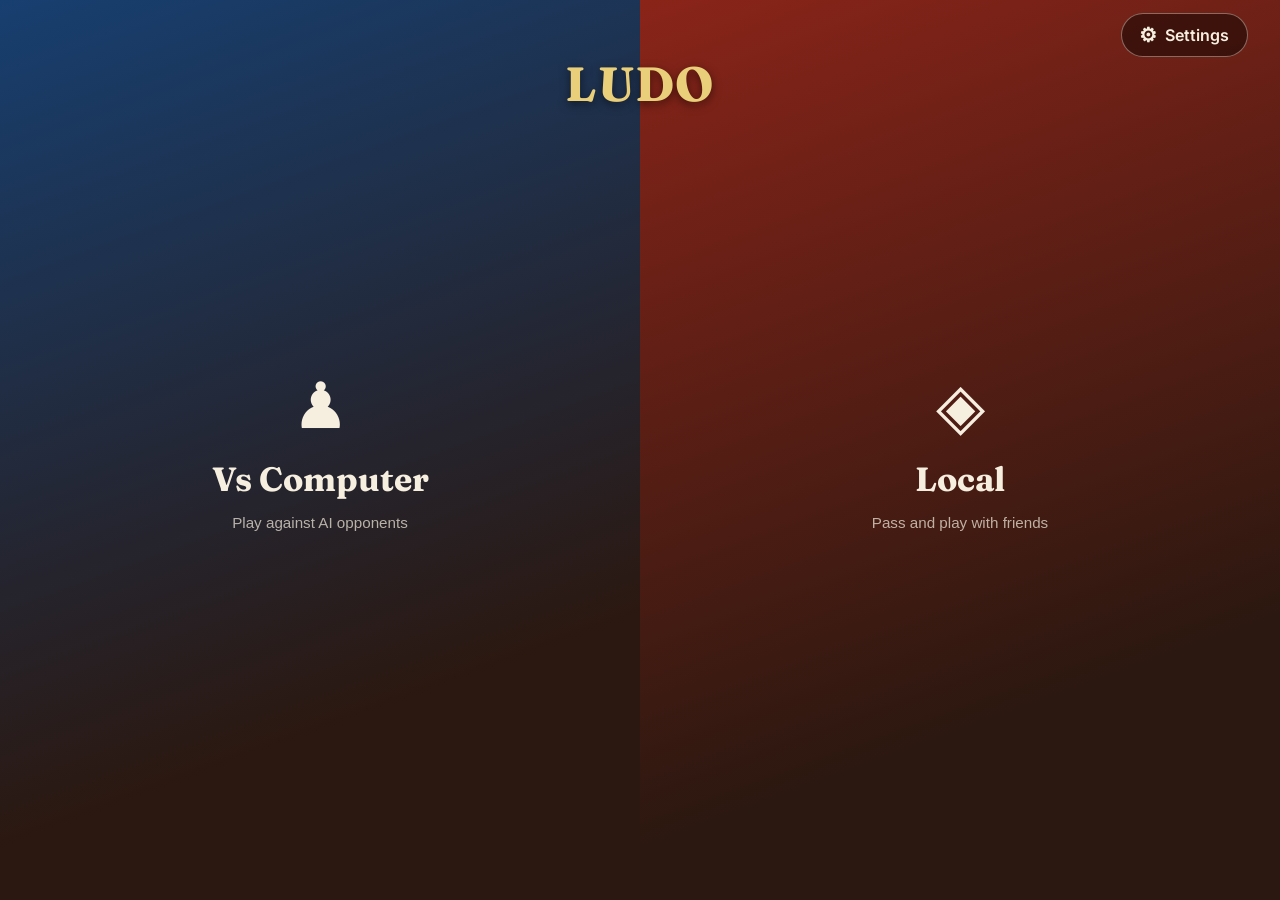
==== commit db58a56f: "Added transition, optimized rendering" ====
--- a/index.html
+++ b/index.html
@@ -5,6 +5,16 @@
 <meta name="viewport" content="width=device-width, initial-scale=1, viewport-fit=cover">
 <title>Ludo</title>
 <link rel="stylesheet" href="css/style.css">
+<link rel="preload" href="fonts/fraunces-latin-wght-normal.woff2" as="font" type="font/woff2" crossorigin>
+<link rel="preload" href="fonts/inter-latin-wght-normal.woff2" as="font" type="font/woff2" crossorigin>
+<link rel="prefetch" href="setup.html">
+<link rel="prefetch" href="settings.html">
+<link rel="prefetch" href="js/setup.js" as="script">
+<link rel="prefetch" href="js/settings.js" as="script">
+<script defer blocking="render" src="js/constants.js"></script>
+<script defer blocking="render" src="js/storage.js"></script>
+<script defer blocking="render" src="js/state.js"></script>
+<script defer blocking="render" src="js/home.js"></script>
 </head>
 <body>
 
@@ -23,9 +33,5 @@
   </button>
 </div>
 
-<script src="js/constants.js"></script>
-<script src="js/storage.js"></script>
-<script src="js/state.js"></script>
-<script src="js/home.js"></script>
 </body>
 </html>
--- a/css/style.css
+++ b/css/style.css
@@ -1,4 +1,7 @@
-@import url('https://fonts.googleapis.com/css2?family=Fraunces:wght@500;600;700&family=Inter:wght@400;500;600;700&display=swap');
+/* Self-hosted (latin subset, variable weight): same origin as the game, so a cold load never waits on a third party.
+   `block` keeps text hidden for a moment rather than drawn in a fallback face that then jumps. */
+@font-face{font-family:'Fraunces';font-style:normal;font-weight:100 900;font-display:block;src:url('../fonts/fraunces-latin-wght-normal.woff2') format('woff2');}
+@font-face{font-family:'Inter';font-style:normal;font-weight:100 900;font-display:block;src:url('../fonts/inter-latin-wght-normal.woff2') format('woff2');}
 
 :root{
   --wood-dark:#2b1810; --wood:#4a2e1f; --wood-light:#6b4226;
@@ -8,12 +11,13 @@
   --green:#1e8449; --green-d:#125c31;
   --yellow:#e1a014; --yellow-d:#a9760a;
   --blue:#2461a8;  --blue-d:#173f70;
-  --gold-light:#e9cf7a;
+  --gold-light:#e9cf7a; --gold-glow:#ffb800;
   --font-display:'Fraunces',serif; --font-body:'Inter',sans-serif;
 }
 /* Registered so a colour swap can be eased (the game screen takes the mover's colour). */
 @property --tone{syntax:'<color>';inherits:true;initial-value:transparent;}
 @property --tone-d{syntax:'<color>';inherits:true;initial-value:transparent;}
+/* The gold ring on a die waiting to be rolled; registered so blink can fade it. */
 *{box-sizing:border-box;margin:0;padding:0;}
 html,body{height:100%;width:100%;overflow:hidden;position:fixed;inset:0;}
 body{
@@ -27,6 +31,13 @@
 .screen{position:fixed;inset:0;display:none;flex-direction:column;align-items:center;justify-content:center;overflow:hidden;}
 .screen.active{display:flex;}
 @keyframes fadeIn{from{opacity:0;transform:translateY(10px);}to{opacity:1;transform:translateY(0);}}
+
+/* Every screen is its own page, so a page change is a full reload. Opting in here (all pages share this file)
+   makes the browser cross-fade from the old page to the new one; browsers without support just switch pages. */
+@media (prefers-reduced-motion:no-preference){
+  @view-transition{navigation:auto;}
+  ::view-transition-group(root){animation-duration:.18s;}
+}
 
 /* ---------------- HOME ---------------- */
 #home{flex-direction:row;}
@@ -72,7 +83,7 @@
   display:flex;flex-direction:column;align-items:center;justify-content:center;gap:.9em;
   background:linear-gradient(160deg,var(--tone-d),var(--wood-dark) 75%);
   opacity:0;pointer-events:none;cursor:pointer;
-  transition:flex-grow .35s ease,flex-basis .35s ease,opacity .3s ease,filter .2s ease;
+  transition:flex-grow .35s ease,flex-basis .35s ease,padding-bottom .35s ease,opacity .3s ease,filter .2s ease;
 }
 .seat.active{flex:1 1 0%;opacity:1;pointer-events:auto;}
 .seat.active:hover{filter:brightness(1.1);}
@@ -142,10 +153,12 @@
 .setup-start:active{transform:translateX(-50%) translateY(2px);}
 #home :focus-visible,#setup :focus-visible,#settings :focus-visible,#game :focus-visible{outline:2px solid var(--gold-light);outline-offset:3px;}
 
-/* Portrait: seats stack as rows; the icon steps aside to leave room. */
+/* Portrait: seats stack as rows and run to the bottom of the screen; the icon steps aside to leave room. The
+   Start button floats over the last seat, so that seat keeps its content clear of the button. */
 @media (max-aspect-ratio:1/1){
-  .lineup{flex-direction:column;padding-bottom:6.5rem;}
+  .lineup{flex-direction:column;--start-clear:calc(env(safe-area-inset-bottom,0px) + 6.5rem);}
   .seat{gap:.5em;}
+  .seat.active:not(:has(~ .seat.active)){padding-bottom:var(--start-clear);}
   .seat-icon{display:none;}
 }
 
@@ -216,21 +229,24 @@
   .dice-slot.bl,.dice-slot.br{place-content:end center;}
 }
 /* A die is a board cell that rolls: the same cream tile, with pips in its player's colour. Only the die of
-   whoever is on the move is at full strength; it pulses like a movable piece while it waits to be rolled. */
+   whoever is on the move is at full strength; its ring blinks while it waits to be rolled. */
 .dice-cube{
-  --k:1;
-  width:calc(var(--die) * .82);aspect-ratio:1/1;border-radius:14%;
+  position:relative;width:calc(var(--die) * .82);aspect-ratio:1/1;border-radius:14%;
   background:linear-gradient(180deg,#fffaf0,var(--cream) 60%,var(--ivory-2));
   display:grid;grid-template-columns:repeat(3,1fr);grid-template-rows:repeat(3,1fr);padding:12%;
   box-shadow:0 .2rem 0 rgba(0,0,0,.28),0 .5rem .9rem rgba(0,0,0,.4);
   opacity:.55;pointer-events:none;transition:opacity .3s ease;
 }
 .dice-cube.turn{opacity:1;}
-.dice-cube.ready{
-  cursor:pointer;pointer-events:auto;animation:pulse 1s ease-in-out infinite;
-  box-shadow:0 0 0 .16rem var(--gold-light),0 .2rem 0 rgba(0,0,0,.28),0 .5rem .9rem rgba(0,0,0,.4);
+.dice-cube.ready{cursor:pointer;pointer-events:auto;}
+/* The ring is a layer of its own so that blinking it is only an opacity fade, which the GPU does without the
+   page re-styling and repainting every frame. Mid-roll it stays lit while the die shakes. */
+.dice-cube.ready::after{
+  content:'';position:absolute;inset:0;border-radius:inherit;box-shadow:0 0 0 .16rem var(--gold-light);
+  animation:blink 1s ease-in-out infinite;
 }
 .dice-cube.rolling{animation:diceShake .13s linear infinite;}
+.dice-cube.rolling::after{animation:none;}
 @keyframes diceShake{0%{transform:rotate(-6deg);}50%{transform:rotate(6deg);}100%{transform:rotate(-6deg);}}
 .pip{width:100%;height:100%;border-radius:50%;background:var(--tone-d);opacity:0;align-self:center;justify-self:center;}
 .pip.on{opacity:1;}
@@ -295,15 +311,16 @@
    cannot share an element). --x / --y are the piece's centre in cell units, set by Ludo.placePieces; size and
    centring are in percentages of the board, so a piece follows the board at any size. */
 .piece{
-  --k:1;--size:calc(100% / var(--grid) * .9);--rim:var(--cream);
+  --k:1;--size:calc(100% / var(--grid) * .9);--rim:var(--cream);--rim-w:.1rem;--move:.45s;
   position:absolute;z-index:6;
   left:calc(var(--x) * 100% / var(--grid));top:calc(var(--y) * 100% / var(--grid));
   width:var(--size);aspect-ratio:1/1;margin:calc(var(--size) / -2);
   scale:var(--k);
-  filter:drop-shadow(.1rem 0 0 var(--rim)) drop-shadow(-.1rem 0 0 var(--rim))
-         drop-shadow(0 .1rem 0 var(--rim)) drop-shadow(0 -.1rem 0 var(--rim))
-         drop-shadow(0 .15rem .2rem rgba(0,0,0,.55));
-  transition:left .45s cubic-bezier(.4,0,.2,1),top .45s cubic-bezier(.4,0,.2,1),scale .2s ease;
+  --rim-fx:drop-shadow(var(--rim-w) 0 0 var(--rim)) drop-shadow(calc(var(--rim-w) * -1) 0 0 var(--rim))
+           drop-shadow(0 var(--rim-w) 0 var(--rim)) drop-shadow(0 calc(var(--rim-w) * -1) 0 var(--rim));
+  --lift-fx:drop-shadow(0 .15rem .2rem rgba(0,0,0,.55));
+  filter:var(--rim-fx) var(--lift-fx);
+  transition:left var(--move) cubic-bezier(.4,0,.2,1),top var(--move) cubic-bezier(.4,0,.2,1),scale .2s ease;
 }
 /* The shape itself, also used by the option previews on the settings page. */
 .token{display:block;width:100%;aspect-ratio:1/1;background:var(--tone);}
@@ -315,12 +332,19 @@
 }
 .piece.stacked{--k:.76;}
 .piece.done{--k:.58;}
-.piece.movable{--rim:var(--gold-light);z-index:8;cursor:pointer;animation:pulse 1s ease-in-out infinite;}
-@keyframes pulse{0%,100%{scale:var(--k);}50%{scale:calc(var(--k) * 1.22);}}
+/* a piece walking to its new cell: full size and above everything else it passes (Ludo.walkPiece sets --move) */
+.piece.moving{--k:1;z-index:9;}
+.piece.movable{
+  --rim:var(--gold-light);--rim-w:.14rem;z-index:8;cursor:pointer;
+  filter:var(--rim-fx) drop-shadow(0 0 .4rem var(--gold-glow)) var(--lift-fx);   /* the halo exists only here: a blur pass per piece is costly */
+}
+/* A die waiting to be rolled blinks its gold ring: to nothing and back. With reduced motion the ring simply
+   stays lit. A movable piece does not blink: it keeps a steady gold ring and halo. */
+@keyframes blink{50%{opacity:0;}}
 
 @media (prefers-reduced-motion:reduce){
   .piece{transition-duration:.01s;}
-  .piece.movable,.dice-cube.ready,.dice-cube.rolling{animation:none;}
+  .dice-cube.ready::after,.dice-cube.rolling{animation:none;}
   #game{transition:none;}
 }
 
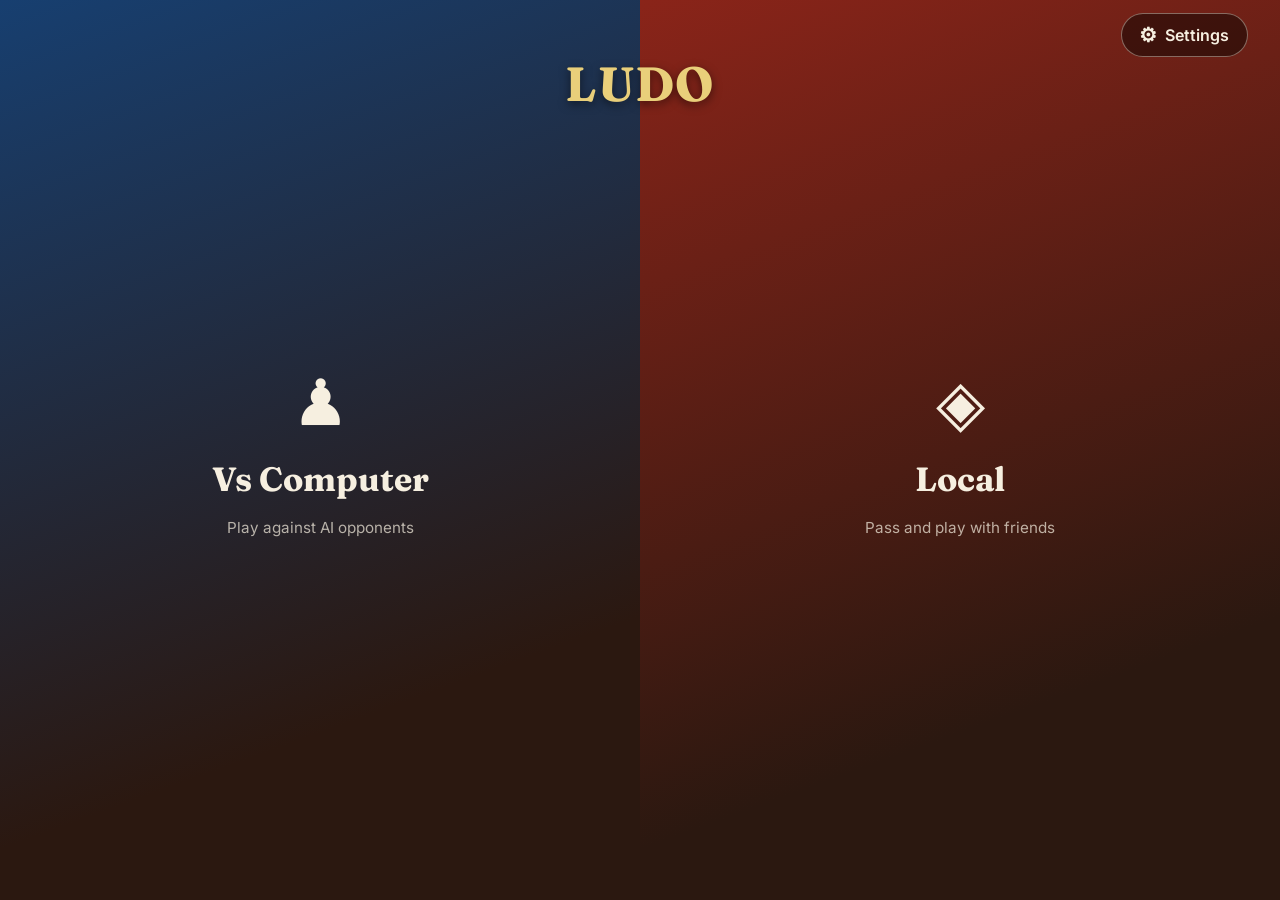
==== commit 0e567dd0: "Fixed computer's pieces could be moved by player, after third 6 the pieces glow as movable, on resum" ====
--- a/index.html
+++ b/index.html
@@ -3,12 +3,18 @@
 <head>
 <meta charset="UTF-8">
 <meta name="viewport" content="width=device-width, initial-scale=1, viewport-fit=cover">
+<meta name="theme-color" content="#2b1810">
+<meta http-equiv="Content-Security-Policy" content="default-src 'self'; img-src 'self' data:; object-src 'none'; base-uri 'none'; form-action 'none'">
+<link rel="icon" href="favicon.svg" type="image/svg+xml">
 <title>Ludo</title>
-<link rel="stylesheet" href="css/style.css">
+<link rel="stylesheet" href="css/base.css">
+<link rel="stylesheet" href="css/home.css">
 <link rel="preload" href="fonts/fraunces-latin-wght-normal.woff2" as="font" type="font/woff2" crossorigin>
 <link rel="preload" href="fonts/inter-latin-wght-normal.woff2" as="font" type="font/woff2" crossorigin>
 <link rel="prefetch" href="setup.html">
 <link rel="prefetch" href="settings.html">
+<link rel="prefetch" href="css/setup.css" as="style">
+<link rel="prefetch" href="css/settings.css" as="style">
 <link rel="prefetch" href="js/setup.js" as="script">
 <link rel="prefetch" href="js/settings.js" as="script">
 <script defer blocking="render" src="js/constants.js"></script>
@@ -18,20 +24,20 @@
 </head>
 <body>
 
-<div id="home" class="screen active">
-  <div class="home-title">LUDO</div>
+<main id="home" class="screen">
+  <h1 class="page-title">LUDO</h1>
   <a class="settings-link" href="settings.html"><span class="settings-icon" aria-hidden="true">⚙︎</span>Settings</a>
-  <button class="home-panel computer" data-mode="computer">
-    <div class="icon">♟</div>
-    <div class="label">Vs Computer</div>
-    <div class="sub">Play against AI opponents</div>
+  <button type="button" class="home-panel computer" data-mode="computer">
+    <span class="icon" aria-hidden="true">♟</span>
+    <span class="label">Vs Computer</span>
+    <span class="sub">Play against AI opponents</span>
   </button>
-  <button class="home-panel local" data-mode="local">
-    <div class="icon">◈</div>
-    <div class="label">Local</div>
-    <div class="sub">Pass and play with friends</div>
+  <button type="button" class="home-panel local" data-mode="local">
+    <span class="icon" aria-hidden="true">◈</span>
+    <span class="label">Local</span>
+    <span class="sub">Pass and play with friends</span>
   </button>
-</div>
+</main>
 
 </body>
 </html>
--- a/css/base.css
+++ b/css/base.css
@@ -0,0 +1,82 @@
+/* Self-hosted (latin subset, variable weight): same origin as the game, so a cold load never waits on a third party.
+   `block` keeps text hidden for a moment rather than drawn in a fallback face that then jumps. */
+@font-face{font-family:'Fraunces';font-style:normal;font-weight:100 900;font-display:block;src:url('../fonts/fraunces-latin-wght-normal.woff2') format('woff2');}
+@font-face{font-family:'Inter';font-style:normal;font-weight:100 900;font-display:block;src:url('../fonts/inter-latin-wght-normal.woff2') format('woff2');}
+
+:root{
+  color-scheme:dark;
+  --wood-dark:#2b1810; --wood:#4a2e1f; --wood-light:#6b4226;
+  --ivory-2:#e8dabb;
+  --cream:#f6efe0; --cream-dim:rgba(246,239,224,.55); --cream-soft:rgba(246,239,224,.72);
+  --red:#c0392b;   --red-d:#8a2419;
+  --green:#1e8449; --green-d:#125c31;
+  --yellow:#e1a014; --yellow-d:#a9760a;
+  --blue:#2461a8;  --blue-d:#173f70;
+  --gold-light:#e9cf7a; --gold-glow:#ffb800;
+  --font-display:'Fraunces',serif; --font-body:'Inter',sans-serif;
+  /* legible over any colour field */
+  --text-shadow:0 1px 3px rgba(0,0,0,.9),0 2px 10px rgba(0,0,0,.65);
+}
+/* Registered so a colour swap can be eased (the game screen takes the mover's colour). */
+@property --tone{syntax:'<color>';inherits:true;initial-value:transparent;}
+@property --tone-d{syntax:'<color>';inherits:true;initial-value:transparent;}
+
+*{box-sizing:border-box;margin:0;padding:0;}
+html,body{height:100%;overflow:hidden;overscroll-behavior:none;}
+body{
+  font-family:var(--font-body);color:var(--cream);
+  background:radial-gradient(ellipse at 50% 30%,var(--wood-light) 0%,var(--wood) 55%,var(--wood-dark) 100%);
+}
+button{font:inherit;color:inherit;background:none;border:none;cursor:pointer;}
+button:disabled{cursor:default;}
+a{color:inherit;}
+:focus-visible{outline:2px solid var(--gold-light);outline-offset:3px;}
+
+/* Every page is a single screen filling the window. */
+.screen{position:fixed;inset:0;display:flex;flex-direction:column;align-items:center;justify-content:center;overflow:hidden;}
+
+/* Every screen is its own page, so a page change is a full reload. Opting in here (all pages share this file)
+   makes the browser cross-fade from the old page to the new one; browsers without support just switch pages. */
+@media (prefers-reduced-motion:no-preference){
+  @view-transition{navigation:auto;}
+  ::view-transition-group(root){animation-duration:.18s;}
+}
+/* One switch for every transition and animation in the game, JS-driven pieces included (they glide by transition). */
+@media (prefers-reduced-motion:reduce){
+  *,::before,::after{transition-duration:.01ms !important;animation-duration:.01ms !important;animation-iteration-count:1 !important;}
+}
+
+/* Each player's colour: an element takes --tone / --tone-d from one of these classes. */
+.tone-red{--tone:var(--red);--tone-d:var(--red-d);}
+.tone-green{--tone:var(--green);--tone-d:var(--green-d);}
+.tone-yellow{--tone:var(--yellow);--tone-d:var(--yellow-d);}
+.tone-blue{--tone:var(--blue);--tone-d:var(--blue-d);}
+
+.page-title{
+  position:absolute;top:6%;left:0;right:0;text-align:center;z-index:2;pointer-events:none;
+  font-family:var(--font-display);font-weight:700;letter-spacing:.03em;
+  font-size:clamp(1.8rem,4.4vw,3rem);color:var(--gold-light);
+  text-shadow:0 3px 10px rgba(0,0,0,.5);
+}
+
+/* Back/Exit sits directly on the colour, like the page title: no bar behind it. The negative margin pads the
+   touch target without moving the label. */
+.back-btn{
+  position:absolute;z-index:2;top:calc(env(safe-area-inset-top,0px) + 1.1rem);left:clamp(1rem,3vw,2rem);
+  font:500 .9rem var(--font-body);text-decoration:none;text-shadow:var(--text-shadow);padding:.6rem;margin:-.6rem;
+}
+
+.cream-btn{
+  width:min(22rem,80%);padding:.85em 0;border-radius:6px;
+  background:var(--cream);color:var(--wood-dark);
+  font:700 clamp(1.05rem,2.4vw,1.3rem) var(--font-display);
+}
+
+/* The shape itself, also used by the option previews on the settings page. */
+.token{display:block;width:100%;aspect-ratio:1/1;background:var(--tone);}
+.token.pawn{mask:url("data:image/svg+xml,%3Csvg xmlns='http://www.w3.org/2000/svg' viewBox='2.2 2.1 19.6 19.6'%3E%3Cpath d='M12 2.4a3.5 3.5 0 1 1 0 7 3.5 3.5 0 0 1 0-7zM8.6 10.2h6.8v1.9H8.6zM9.9 12.1h4.2c.1 3 1.3 5.1 3.1 6.4H6.8c1.8-1.3 3-3.4 3.1-6.4zM5.6 18.6h12.8v2.9H5.6z'/%3E%3C/svg%3E") center / contain no-repeat;}
+.token.disc{
+  border-radius:50%;box-shadow:inset 0 0 0 .14rem rgba(0,0,0,.28);
+  /* a cream ring around a solid centre, so a disc standing on a cell of its own colour still stands out */
+  background:radial-gradient(circle,var(--tone) 0 22%,var(--cream) 23% 38%,transparent 39%),var(--tone);
+}
--- a/css/home.css
+++ b/css/home.css
@@ -0,0 +1,23 @@
+#home{flex-direction:row;}
+.home-panel{
+  flex:1;height:100%;display:flex;flex-direction:column;align-items:center;justify-content:center;gap:1.1em;
+  transition:flex .35s ease;
+}
+.home-panel:hover{flex:1.12;}
+.home-panel.computer{background:linear-gradient(160deg,var(--blue-d),var(--wood-dark) 75%);}
+.home-panel.local{background:linear-gradient(160deg,var(--red-d),var(--wood-dark) 75%);}
+.home-panel .icon{font-size:clamp(2.6rem,6vw,4rem);}
+.home-panel .label{font-family:var(--font-display);font-weight:700;font-size:clamp(1.3rem,3.4vw,2.1rem);}
+.home-panel .sub{opacity:.7;font-size:clamp(.75rem,1.6vw,.95rem);max-width:70%;text-align:center;}
+
+/* The way into the settings: a labelled pill on a dark backing, so it stays readable over either panel colour,
+   with a target at least 44px tall (the touch-size guideline) rather than a few pixels of bare text. */
+.settings-link{
+  position:absolute;z-index:2;top:calc(env(safe-area-inset-top,0px) + .8rem);right:clamp(1rem,3vw,2rem);
+  display:flex;align-items:center;gap:.5rem;min-height:2.75rem;padding:0 1.1rem;
+  border:1px solid rgba(246,239,224,.4);border-radius:999px;background:rgba(20,8,4,.55);
+  font:600 1rem var(--font-body);text-decoration:none;
+  transition:background .15s ease,border-color .15s ease;
+}
+.settings-link:hover{background:rgba(20,8,4,.8);border-color:var(--gold-light);}
+.settings-icon{font-size:1.25rem;line-height:1;}
--- a/css/setup.css
+++ b/css/setup.css
@@ -0,0 +1,72 @@
+/* Each player is a full-bleed seat in their own game colour, same recipe as the home panels. A seat that is not
+   playing is inert (see setup.js): faded out, and out of reach of the pointer, the keyboard and screen readers. */
+.lineup{position:absolute;inset:0;display:flex;}
+.seat{
+  flex:0 1 0%;min-width:0;min-height:0;overflow:hidden;height:100%;
+  display:flex;flex-direction:column;align-items:center;justify-content:center;gap:.9em;
+  background:linear-gradient(160deg,var(--tone-d),var(--wood-dark) 75%);
+  opacity:0;
+  transition:flex-grow .35s ease,flex-basis .35s ease,padding-bottom .35s ease,opacity .3s ease;
+}
+.seat.active{flex:1 1 0%;opacity:1;}
+.seat-icon{font-size:clamp(2.4rem,5.6vw,3.6rem);color:var(--cream);}
+.seat-extra{height:4.6rem;display:flex;flex-direction:column;align-items:center;justify-content:flex-end;gap:.5rem;}
+.seat-team{font:600 .85rem var(--font-body);color:rgba(246,239,224,.85);text-shadow:0 2px 6px rgba(0,0,0,.4);}
+.seat-colors{display:flex;gap:clamp(.4rem,1.2vw,.7rem);}
+.color-dot{
+  width:clamp(1.9rem,3vw,2.3rem);aspect-ratio:1;border-radius:50%;background:var(--tone);
+  transition:transform .15s ease;
+}
+.color-dot:hover{transform:scale(1.12);}
+.color-dot.sel{box-shadow:0 0 0 3px var(--cream);}
+.seat-name{
+  width:80%;max-width:11rem;background:none;border:none;border-bottom:1px solid rgba(246,239,224,.3);
+  text-align:center;color:var(--cream-soft);font:500 .82rem var(--font-body);padding:.25em 0;
+}
+.seat-name::placeholder{color:var(--cream-dim);}
+.seat-name:focus{outline:none;border-bottom-color:var(--gold-light);color:var(--cream);}
+
+.count-row{
+  position:absolute;z-index:2;top:calc(env(safe-area-inset-top,0px) + 1rem);left:50%;translate:-50% 0;
+  display:flex;gap:clamp(.9rem,2vw,1.5rem);
+}
+.count-opt{
+  position:relative;color:var(--cream-dim);
+  font:700 clamp(1.05rem,2.2vw,1.35rem) var(--font-display);text-shadow:var(--text-shadow);
+  padding:.6rem .3rem;margin:-.6rem 0;transition:color .15s ease;
+}
+.count-opt:hover{color:var(--cream);}
+.count-opt.sel{color:var(--gold-light);}
+/* underline, not colour alone, marks the selection: gold-on-gold (the yellow seat) would otherwise vanish */
+.count-opt.sel::after{
+  content:'';position:absolute;left:50%;bottom:.2rem;translate:-50% 0;
+  width:65%;height:2px;background:var(--gold-light);box-shadow:0 1px 4px rgba(0,0,0,.9);
+}
+
+/* Independent of player count: a separate axis, not a value bolted onto the count list. Its label
+   ("Teams · 2v2") is computed from the current count in setup.js. */
+.team-toggle{
+  position:absolute;z-index:2;top:calc(env(safe-area-inset-top,0px) + 1.1rem);right:clamp(1rem,3vw,2rem);
+  color:var(--cream-dim);
+  font:700 clamp(.85rem,1.8vw,1.05rem) var(--font-display);text-shadow:var(--text-shadow);
+  padding:.6rem;margin:-.6rem;transition:color .15s ease;
+}
+.team-toggle[hidden]{display:none;}
+.team-toggle:hover{color:var(--cream);}
+.team-toggle.sel{color:var(--gold-light);}
+.team-toggle.sel::after{
+  content:'';display:block;margin:.2rem auto 0;width:65%;height:2px;
+  background:var(--gold-light);box-shadow:0 1px 4px rgba(0,0,0,.9);
+}
+
+.setup-start{position:absolute;z-index:2;left:50%;bottom:calc(env(safe-area-inset-bottom,0px) + 1.4rem);translate:-50% 0;}
+.setup-start:active{translate:-50% 2px;}
+
+/* Portrait: seats stack as rows and run to the bottom of the screen; the icon steps aside to leave room. The
+   Start button floats over the last seat, so that seat keeps its content clear of the button. */
+@media (max-aspect-ratio:1/1){
+  .lineup{flex-direction:column;--start-clear:calc(env(safe-area-inset-bottom,0px) + 6.5rem);}
+  .seat{gap:.5em;}
+  .seat.active:not(:has(~ .seat.active)){padding-bottom:var(--start-clear);}
+  .seat-icon{display:none;}
+}
--- a/css/settings.css
+++ b/css/settings.css
@@ -0,0 +1,18 @@
+/* One group per setting, centred on the wood. Options are text on the field: dim until hovered, gold and
+   underlined when chosen (the underline, not colour alone, marks the choice). */
+#settings{gap:2.2rem;}
+.setting{display:flex;flex-direction:column;align-items:center;gap:1.4rem;}
+.setting-label{
+  font:600 clamp(.85rem,1.8vw,1.05rem) var(--font-body);letter-spacing:.08em;text-transform:uppercase;
+  color:var(--cream-soft);
+}
+.setting-options{display:flex;gap:clamp(2rem,8vw,4.5rem);}
+.piece-opt{
+  --tone:var(--cream-dim);
+  display:flex;flex-direction:column;align-items:center;gap:.8rem;padding:.6rem;color:var(--tone);
+  font:700 clamp(1.05rem,2.2vw,1.35rem) var(--font-display);transition:--tone .15s ease;
+}
+.piece-opt:hover{--tone:var(--cream);}
+.piece-opt.sel{--tone:var(--gold-light);}
+.piece-opt .token{width:clamp(3rem,9vw,4.4rem);}
+.piece-opt.sel .piece-label{text-decoration:underline 2px;text-underline-offset:.35em;}
